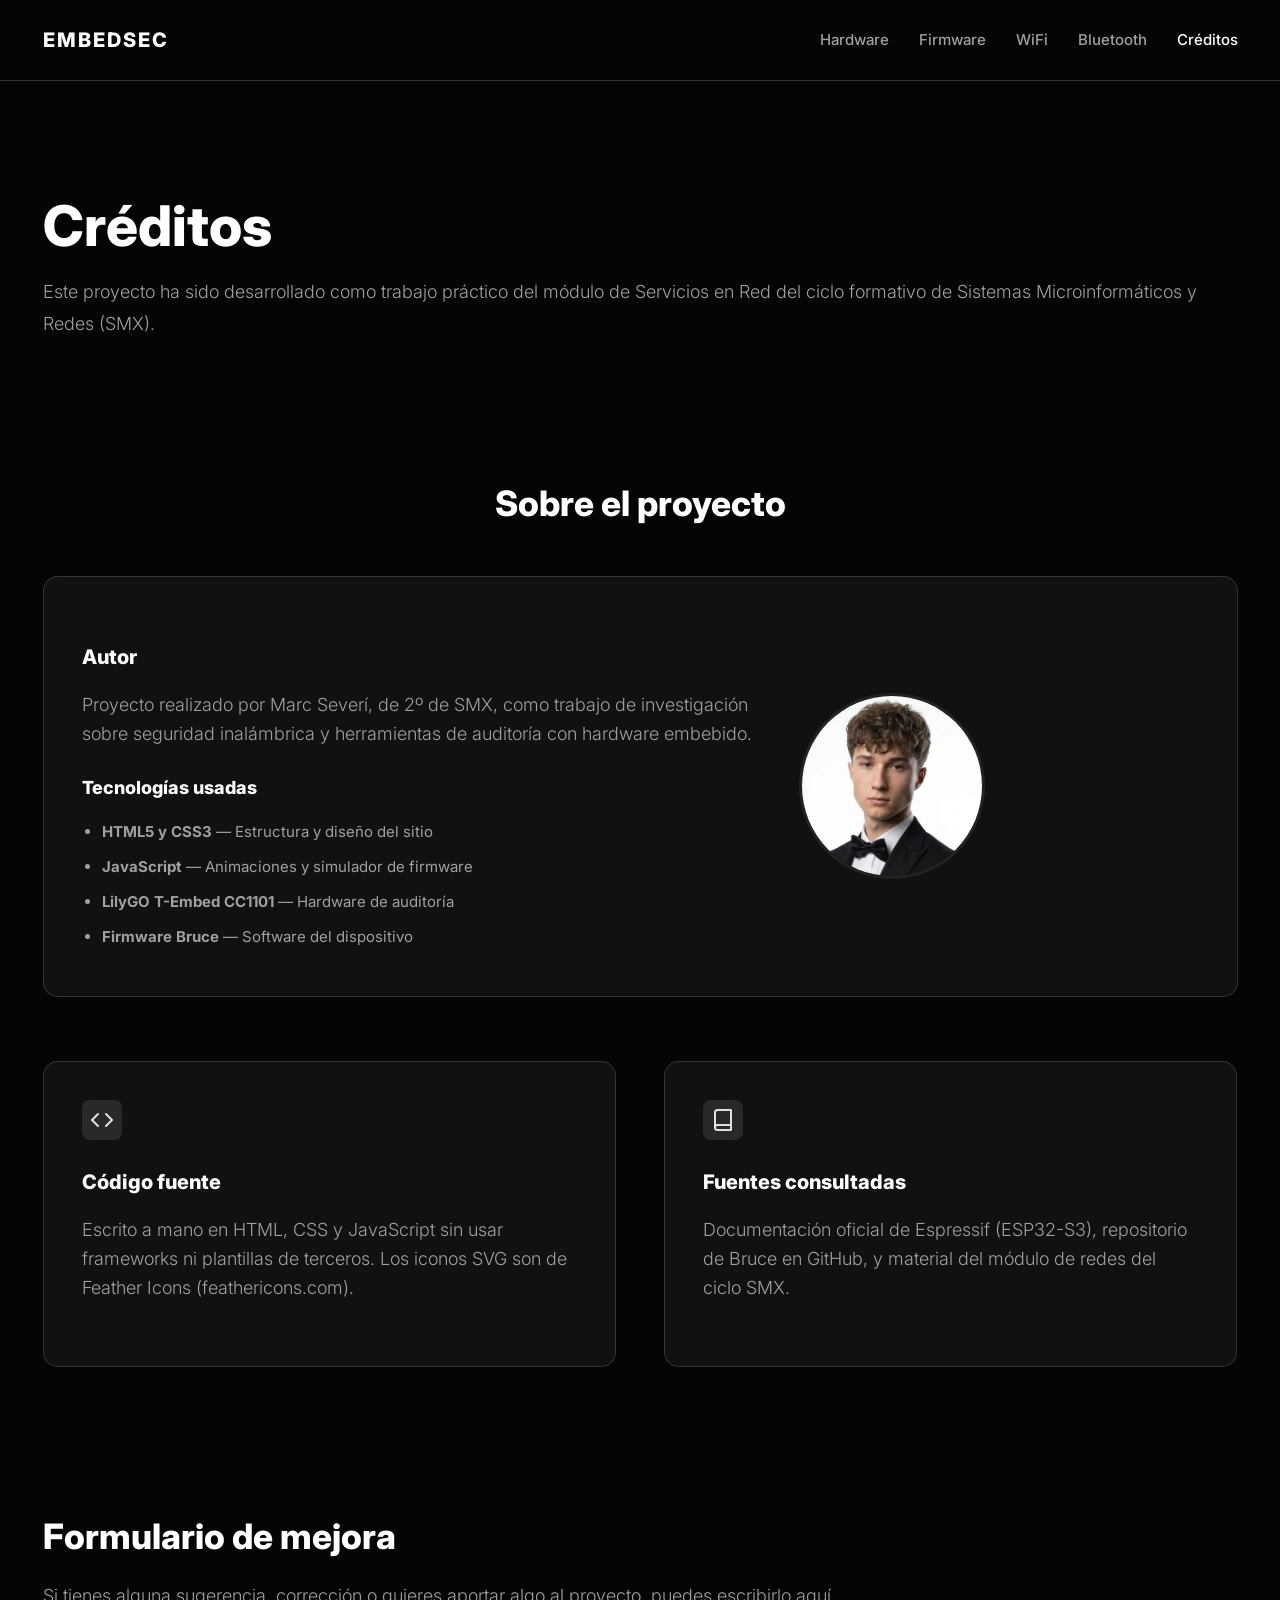
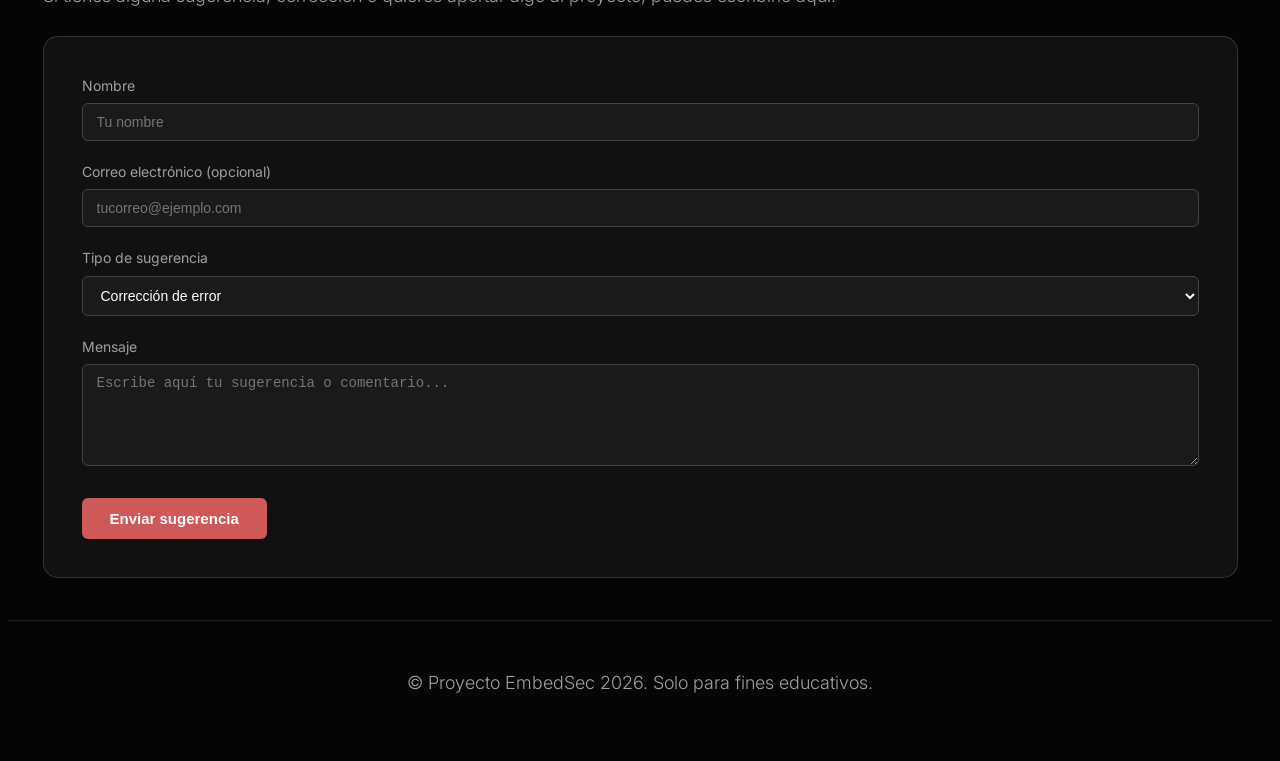
==== html/creditos.html @ 403e5043 "He añadido las dos paginas de la ultima entrega con su correspondiente css (no he creado un js apart" ====
<!DOCTYPE html>
<html lang="es">

<head>
    <meta charset="UTF-8">
    <title>EmbedSec | Créditos</title>
    <!-- ruta relativa a la carpeta css -->
    <link rel="stylesheet" href="../css/estilos.css">
</head>

<body>
    <!-- barra de navegación -->
    <nav class="barra-arriba">
        <div class="caja">
            <a href="index.html" class="logo">EmbedSec</a>
            <div class="enlaces-menu">
                <a href="index.html">Hardware</a>
                <a href="firmware.html">Firmware</a>
                <a href="wiffi.html">WiFi</a>
                <a href="bluetooth.html">Bluetooth</a>
                <a href="creditos.html" class="activo">Créditos</a>
            </div>
        </div>
    </nav>

    <main>
        <!-- encabezado de la página -->
        <section>
            <div class="caja">
                <h1>Créditos</h1>
                <p class="parrafo-grande">
                    Este proyecto ha sido desarrollado como trabajo práctico del módulo de
                    Servicios en Red del ciclo formativo de Sistemas Microinformáticos y Redes (SMX).
                </p>
            </div>
        </section>

        <!-- tarjeta del creador -->
        <section>
            <div class="caja">
                <h2 class="titulo-seccion">Sobre el proyecto</h2>

                <div class="cuadricula-tarjetas seccion-una-columna">
                    <div class="tarjeta-cristal tarjeta-autor">
                        <div class="autor-texto">
                            <h4>Autor</h4>
                            <p>Proyecto realizado por Marc Severí, de 2º de SMX, como trabajo de investigación
                                sobre seguridad inalámbrica y herramientas de auditoría con hardware embebido.</p>

                            <h4 class="subtitulo-tarjeta margen-arriba-20">Tecnologías usadas</h4>
                            <ul class="lista-gris">
                                <li><strong>HTML5 y CSS3</strong> — Estructura y diseño del sitio</li>
                                <li><strong>JavaScript</strong> — Animaciones y simulador de firmware</li>
                                <li><strong>LilyGO T-Embed CC1101</strong> — Hardware de auditoría</li>
                                <li><strong>Firmware Bruce</strong> — Software del dispositivo</li>
                            </ul>
                        </div>
                        <div class="autor-foto-contenedor">
                            <img src="../images/autor.jpg" alt="Foto de Marc Severí" class="foto-autor">
                        </div>
                    </div>
                </div>

                <!-- iconos de herramientas -->
                <div class="cuadricula-tarjetas grid-margen">
                    <div class="tarjeta-cristal">
                        <div class="icono-svg">
                            <!-- icono "code" copiado de https://feathericons.com/, una página que proporciona iconos svg listos -->
                            <svg width="24" height="24" viewBox="0 0 24 24" fill="none" stroke="currentColor"
                                stroke-width="2" stroke-linecap="round" stroke-linejoin="round">
                                <polyline points="16 18 22 12 16 6"></polyline>
                                <polyline points="8 6 2 12 8 18"></polyline>
                            </svg>
                        </div>
                        <h4>Código fuente</h4>
                        <p>Escrito a mano en HTML, CSS y JavaScript sin usar frameworks ni plantillas de terceros.
                            Los iconos SVG son de Feather Icons (feathericons.com).</p>
                    </div>

                    <div class="tarjeta-cristal">
                        <div class="icono-svg">
                            <!-- icono "book" copiado de https://feathericons.com/-->
                            <svg width="24" height="24" viewBox="0 0 24 24" fill="none" stroke="currentColor"
                                stroke-width="2" stroke-linecap="round" stroke-linejoin="round">
                                <path d="M4 19.5A2.5 2.5 0 0 1 6.5 17H20"></path>
                                <path d="M6.5 2H20v20H6.5A2.5 2.5 0 0 1 4 19.5v-15A2.5 2.5 0 0 1 6.5 2z"></path>
                            </svg>
                        </div>
                        <h4>Fuentes consultadas</h4>
                        <p>Documentación oficial de Espressif (ESP32-S3), repositorio de Bruce en GitHub,
                            y material del módulo de redes del ciclo SMX.</p>
                    </div>
                </div>
            </div>
        </section>

        <!-- formulario de sugerencias -->
        <section>
            <div class="caja">
                <h2>Formulario de mejora</h2>
                <p>Si tienes alguna sugerencia, corrección o quieres aportar algo al proyecto, puedes escribirlo aquí.
                </p>

                <div class="tarjeta-cristal">
                    <!-- el formulario no apunta a ningún servidor real, es solo visual -->
                    <form id="formulario-mejora">

                        <div class="campo-formulario">
                            <label for="nombre" class="etiqueta-formulario">
                                Nombre
                            </label>
                            <input type="text" id="nombre" name="nombre" placeholder="Tu nombre"
                                class="entrada-formulario" required>
                        </div>

                        <div class="campo-formulario">
                            <label for="email" class="etiqueta-formulario">
                                Correo electrónico (opcional)
                            </label>
                            <input type="email" id="email" name="email" placeholder="tucorreo@ejemplo.com"
                                class="entrada-formulario">
                        </div>

                        <div class="campo-formulario">
                            <label for="tipo" class="etiqueta-formulario">
                                Tipo de sugerencia
                            </label>
                            <select id="tipo" name="tipo" class="entrada-formulario">
                                <option value="error">Corrección de error</option>
                                <option value="contenido">Añadir contenido</option>
                                <option value="diseno">Mejora de diseño</option>
                                <option value="otro">Otro</option>
                            </select>
                        </div>

                        <div class="campo-mensaje">
                            <label for="mensaje" class="etiqueta-formulario">
                                Mensaje
                            </label>
                            <textarea id="mensaje" name="mensaje" rows="5"
                                placeholder="Escribe aquí tu sugerencia o comentario..."
                                class="entrada-formulario input-area-mensaje" required></textarea>
                        </div>

                        <button type="submit" class="boton-enviar">
                            Enviar sugerencia
                        </button>

                    </form>
                </div>
            </div>
        </section>
    </main>

    <!-- Pie de página -->
    <footer>
        <div class="caja">
            <p>&copy; Proyecto EmbedSec 2026. Solo para fines educativos.</p>
        </div>
    </footer>

    <!-- script del formulario - aprendido de un tutorial de youtube (como es muy corto, no lo he puesto en un archivo aparte)-->
    <script>
        var formulario = document.getElementById('formulario-mejora');

        formulario.addEventListener('submit', function (evento) {
            // evitar que el formulario se envíe de verdad
            evento.preventDefault();

            // mostrar ventana de confirmación
            alert('Mensaje enviado con éxito');

            // limpiar el formulario después de enviar
            formulario.reset();
        });
    </script>
</body>

</html>
---- css/estilos.css ----
/* CSS del proyecto EmbedSec - Colores: negro, gris oscuro, gris claro, blanco */

/* Importar fuente Inter desde Google Fonts (copiado de fonts.google.com) */
@import url('https://fonts.googleapis.com/css2?family=Inter:wght@300;400;600;800&display=swap');

body {
    background-color: #050505;
    color: #ffffff;
    font-family: 'Inter', sans-serif;
    line-height: 1.6;
}

img {
    max-width: 100%;
    height: auto;
}

h1,
h2,
h3,
h4 {
    color: #ffffff;
    font-weight: 800;
    margin-bottom: 15px;
}

h1 {
    font-size: 56px;
    line-height: 1.1;
}

h2 {
    font-size: 35px;
    margin-top: 25px;
}

h3 {
    font-size: 28px;
}

h4 {
    font-size: 20px;
}

p {
    color: #a0a0a0;
    margin-bottom: 25px;
    font-size: 18px;
    font-weight: 300;
}

.caja {
    max-width: 1195px;
    margin: 0 auto;
    padding: 0 30px;
}

main {
    padding-top: 100px;
}

section {
    padding: 42px 0;
    position: relative;
}

/* Navegación */
.barra-arriba {
    position: fixed;
    top: 0;
    left: 0;
    width: 100%;
    padding: 24px 0;
    background: #050505;
    z-index: 1000;
    border-bottom: 1px solid #333333;
    transition: all 0.3s ease;
}

.barra-arriba .caja {
    display: flex;
    justify-content: space-between;
    align-items: center;
}

.logo {
    font-weight: 800;
    font-size: 20px;
    text-transform: uppercase;
    letter-spacing: 2px;
    text-decoration: none;
    color: #ffffff;
}

.enlaces-menu {
    display: flex;
}

.enlaces-menu a {
    text-decoration: none;
    color: #a0a0a0;
    font-size: 15px;
    font-weight: 500;
    transition: color 0.3s ease;
    margin-left: 30px;
}

.enlaces-menu a:first-child {
    margin-left: 0;
}

.enlaces-menu a:hover,
.enlaces-menu a.activo {
    color: #ffffff;
}

/* Tarjetas */
.cuadricula-tarjetas {
    display: flex;
    flex-wrap: wrap;
    margin-top: 32px;
}

.cuadricula-tarjetas>.tarjeta-cristal {
    width: 48%;
    margin-right: 4%;
    margin-bottom: 32px;
}

.cuadricula-tarjetas>.tarjeta-cristal:nth-child(even) {
    margin-right: 0;
}

.tarjeta-cristal {
    background: #111111;
    border: 1px solid rgba(255, 255, 255, 0.15);
    padding: 38px;
    border-radius: 15px;
    transition: all 0.3s ease;
    box-sizing: border-box;
}

.tarjeta-cristal:hover {
    position: relative;
    top: -8px;
    background: #1a1a1a;
    border-color: rgba(255, 255, 255, 0.2);
}

/* Botones */
.boton {
    display: inline-block;
    padding: 16px 40px;
    background: #ffffff;
    color: #050505;
    text-decoration: none;
    font-weight: 600;
    border-radius: 50px;
    font-size: 14px;
    letter-spacing: 1px;
    margin-top: 15px;
}

.boton-github {
    background-color: #24292e;
    color: white;
    border: 1px solid rgba(255, 255, 255, 0.2);
    display: inline-block;
}

.boton-github:hover {
    background-color: #000;
}

/* Imágenes y diagramas */
.caja-diagrama {
    width: 100%;
    margin: 32px 0;
    border-radius: 12px;
    position: relative;
    border: 1px solid rgba(255, 255, 255, 0.15);
    overflow: hidden;
}

.espacio-diagrama {
    width: 100%;
    min-height: 400px;
    background: #151515;
    display: flex;
    flex-direction: column;
    align-items: center;
    justify-content: center;
    color: #a0a0a0;
    padding: 12px 12px;
}

.espacio-diagrama img {
    max-height: 100%;
}

.pie-diagrama {
    padding: 16px;
    background: rgba(0, 0, 0, 0.7);
    font-size: 13px;
    color: #ffffff;
    text-align: center;
}

/* Footer */
footer {
    padding: 30px 0;
    border-top: 1px solid rgba(255, 255, 255, 0.1);
    text-align: center;
    color: #a0a0a0;
    font-size: 14px;
}

/* Portada */
.cuadricula-portada {
    display: flex;
    align-items: center;
}

.cuadricula-portada .texto-portada {
    width: 48%;
    margin-right: 4%;
}

.cuadricula-portada .imagen-portada {
    width: 48%;
}

.imagen-portada {
    display: flex;
    justify-content: center;
}

.imagen-portada img {
    max-height: 500px;
}

/* Clases auxiliares */
.tarjeta-intro {
    max-width: 1100px;
    margin: 0 auto;
}

.grid-dos-columnas {
    display: flex;
    align-items: center;
}

.grid-dos-columnas>div:first-child {
    width: calc(100% - 390px);
    margin-right: 40px;
}

.grid-dos-columnas>div:last-child {
    width: 350px;
}

.titulo-ajustado {
    margin-bottom: 16px;
}

.titulo-seccion {
    text-align: center;
    margin-bottom: 45px;
}

.subtitulo-tarjeta {
    margin-top: 24px;
    font-size: 18px;
}

.parrafo-grande {
    font-size: 18px;
    line-height: 1.8;
}

.parrafo-espaciado {
    font-size: 18px;
    line-height: 1.8;
    margin-top: 24px;
}

.parrafo-margen {
    margin-top: 16px;
}

.parrafo-destacado {
    font-size: 16px;
    font-weight: 600;
    color: #d1d1d1;
    margin-bottom: 32px;
}

.parrafo-legal-small {
    font-size: 13px;
    color: #666;
    margin-top: 32px;
    line-height: 1.5;
}

.lista-intro {
    font-size: 17px;
    line-height: 1.8;
    color: #a0a0a0;
    margin-top: 16px;
    margin-left: 20px;
}

.lista-gris {
    list-style-type: disc;
    list-style-position: outside;
    padding-left: 20px;
    margin: 0;
    line-height: 1.8;
    color: #a0a0a0;
}

.lista-gris li {
    margin-bottom: 8px;
    font-size: 15px;
    color: #a0a0a0;
}

.lista-enlaces {
    list-style: none;
    padding: 0;
    margin: 0;
}

.lista-enlaces li {
    margin-bottom: 12px;
}

.lista-enlaces a {
    color: #a0a0a0;
    text-decoration: none;
    border-bottom: 1px solid rgba(255, 255, 255, 0.1);
    padding-bottom: 2px;
    transition: all 0.2s ease;
}

.lista-enlaces a:hover {
    color: #fff;
    border-bottom-color: #fff;
}

.lista-enlaces a.desactivado {
    color: #555;
    border-bottom-color: transparent;
    cursor: default;
}

.contenedor-imagen {
    display: flex;
    justify-content: center;
    align-items: center;
}

.grid-margen {
    margin-top: 32px;
}

.margen-arriba {
    margin-top: 40px;
}

.texto-portada-grande {
    font-size: 24px;
    max-width: 600px;
}

.parrafo-centrado {
    text-align: center;
    color: #a0a0a0;
}

.parrafo-centrado-offset {
    text-align: center;
    color: #a0a0a0;
    margin-bottom: 32px;
}

.parrafo-instrucciones {
    text-align: center;
    color: #666;
    font-size: 14px;
    margin-top: 10px;
}

.logo-bruce {
    max-width: 250px;
    display: block;
    margin: 0 auto;
}

.contenedor-scroll-horizontal {
    overflow-x: auto;
}

.seccion-una-columna .tarjeta-cristal {
    display: block;
    width: 100%;
    margin-right: 0;
}

/*============================================*/
/* --- PAGINA FIRMWARE, ENTREGA 2 --- */
/*============================================*/

/* Iconos SVG */
.icono-svg {
    display: flex;
    align-items: center;
    justify-content: center;
    width: 40px;
    height: 40px;
    background: rgba(255, 255, 255, 0.1);
    border-radius: 8px;
    margin-bottom: 16px;
    color: #e0e0e0;
}

.nota-requisito {
    font-size: 12px;
    color: #666;
    margin-top: 12px;
    font-style: italic;
    border-top: 1px solid rgba(255, 255, 255, 0.1);
    padding-top: 8px;
}

/* Tabla comparativa */
.tabla-comparativa {
    width: 100%;
    border-collapse: collapse;
    margin-top: 16px;
    font-size: 14px;
}

.tabla-comparativa th {
    text-align: left;
    padding: 12px;
    border-bottom: 1px solid rgba(255, 255, 255, 0.1);
    color: #fff;
    font-weight: 600;
}

.tabla-comparativa td {
    padding: 12px;
    border-bottom: 1px solid rgba(255, 255, 255, 0.03);
    color: #a0a0a0;
}

.tabla-comparativa tr:last-child td {
    border-bottom: none;
}

/* Sección legal */
.borde-atencion {
    border-left: 3px solid #8f2626;
    background: rgba(20, 5, 5, 0.4);
}

.cabecera-atencion {
    display: flex;
    align-items: center;
    margin-bottom: 24px;
}

.cabecera-atencion .icono-svg {
    background: #2a1111;
    /* Color rojizo oscuro sólido */
    color: #cf5858;
    margin-bottom: 0;
    margin-right: 16px;
}

.cabecera-atencion h2 {
    margin: 0;
    font-size: 24px;
    color: #e0e0e0;
}

.contenido-legal {
    padding-left: 56px;
}

/* --- SIMULADOR FIRMWARE --- */

.simulador-contenedor {
    display: flex;
    justify-content: center;
    margin-top: 32px;
    margin-bottom: 32px;
    flex-direction: column;
    /* Para apilar elementos uno debajo del otro */
    align-items: center;
}

.dispositivo-real {
    position: relative;
    display: inline-block;
    max-width: 600px;
}

.imagen-fondo-tembed {
    display: block;
    max-width: 100%;
    height: auto;
    filter: brightness(0.9);
    /* Para oscurecer un poco la imagen de fondo */
}

.pantalla-bruce.pantalla-superpuesta {
    position: absolute;
    top: 28%;
    left: 21.5%;
    width: 40%;
    height: 47%;
    background-color: black;
    color: #E050E0;
    font-family: 'Courier New', Courier, monospace;
    display: flex;
    flex-direction: column;
    overflow: hidden;
    z-index: 10;
    border: none;
    padding: 0;
}

.pantalla-bruce .barra-estado {
    display: flex;
    justify-content: space-between;
    align-items: center;
    padding: 2px 4px;
    font-size: 10px;
    height: 14px;
}

.barra-estado .bateria {
    color: #00FF00;
}

.texto-negrita {
    font-weight: bold;
}

.pantalla-bruce .menu-lista {
    display: flex;
    flex-direction: column;
    align-items: center;
    width: 100%;
}

.menu-caja {
    width: 85%;
    border: 1px solid #E050E0;
    border-radius: 4px;
    padding: 4px 2px;
    background: black;
    display: flex;
    flex-direction: column;
    justify-content: flex-start;
    height: auto;
}

.menu-caja .opcion {
    margin-bottom: 1px;
}

.menu-caja .opcion:last-child {
    margin-bottom: 0;
}

.opcion {
    font-size: 11px;
    line-height: 1.2;
    padding: 2px 4px;
    color: #E050E0;
    display: flex;
    align-items: center;
    min-height: 16px;
    border-radius: 2px;
    cursor: default;
    background: transparent;
}

.opcion.activa {
    font-weight: bold;
}

.pantalla-bruce .pie-pantalla {
    font-size: 10px;
    text-align: center;
    padding-bottom: 2px;
    padding-top: 2px;
    color: #999;
}

.zona-click {
    position: absolute;
    cursor: pointer;
    z-index: 20;
    border-radius: 50%;
}

.zona-arriba {
    top: 32%;
    right: 15%;
    width: 10%;
    height: 10%;
}

.zona-abajo {
    top: 62%;
    right: 15%;
    width: 10%;
    height: 10%;
}

.zona-centro {
    top: 43%;
    right: 15%;
    width: 10%;
    height: 14%;
    border-radius: 10%;
}

.zona-click:hover {
    background: rgba(69, 47, 77, 0.1);
}

.menu-carrusel {
    display: flex;
    flex-direction: column;
    align-items: center;
    justify-content: center;
    height: 100%;
    width: 100%;
}

.flecha-nav {
    position: absolute;
    top: 50%;
    margin-top: -8px;
    /* La mitad de la altura (16px / 2) */
    width: 16px;
    height: 16px;
    display: flex;
    align-items: center;
    justify-content: center;
}

.flecha-nav svg {
    width: 100%;
    height: 100%;
    display: block;
}

.flecha-nav.izq {
    left: 6px;
}

.flecha-nav.der {
    right: 6px;
}

.icono-grande {
    width: 64px;
    height: 64px;
    display: flex;
    align-items: center;
    justify-content: center;
    margin-bottom: 5px;
}

.icono-grande svg {
    width: 100%;
    height: 100%;
}

.titulo-icono {
    font-size: 14px;
    font-weight: bold;
    text-transform: uppercase;
    letter-spacing: 1px;
    font-family: 'Courier New', Courier, monospace;
}

.oculto {
    display: none !important;
}

.pantalla-terminal {
    width: 100%;
    height: 100%;
    display: flex;
    flex-direction: column;
    padding: 2px 4px;
    text-align: left;
    overflow: hidden;
}

.terminal-header {
    border-bottom: 1px dashed #E050E0;
    margin-bottom: 2px;
    font-weight: bold;
    text-align: center;
    font-size: 11px;
    padding-bottom: 2px;
}

.terminal-log {
    height: calc(100% - 30px);
    /* 100% menos header y márgenes */
    overflow-y: hidden;
    display: flex;
    flex-direction: column;
    justify-content: flex-start;
    font-size: 9px;
    line-height: 1.1;
}

.terminal-log>div {
    margin-bottom: 1px;
}

/*============================================*/
/* --- PAGINA WIFI, ENTREGA 3 ---             */
/*============================================*/

.diagrama-contenedor-flex {
    display: flex;
    align-items: flex-start;
    justify-content: center;
    padding: 30px;
    width: 100%;
    box-sizing: border-box;
}

.diagrama-caja {
    background: #1a1a1a;
    border: 1px solid #444;
    border-radius: 8px;
    padding: 20px;
    text-align: center;
    min-width: 120px;
}

.diagrama-flecha {
    flex: 1;
    position: relative;
    height: 80px;
    min-width: 100px;
    margin: 0 10px;
}

.diagrama-linea {
    border-top: 2px dashed #8f2626;
    position: absolute;
    width: 100%;
    top: 50%;
}

.diagrama-punta {
    position: absolute;
    right: -4px;
    top: 58%;
    transform: translateY(-60%);
    color: #8f2626;
    font-size: 18px;
}

.diagrama-paquete {
    position: absolute;
    width: 12px;
    height: 12px;
    background: #cf5858;
    border-radius: 50%;
    top: 50%;
    transform: translateY(-50%);
    left: 0;
}

.diagrama-texto-flecha {
    position: absolute;
    width: 100%;
    text-align: center;
    top: -22px;
    color: #cf5858;
    font-size: 11px;
    margin: 0;
}

.diagrama-titulo {
    color: #fff;
    font-weight: bold;
    margin: 0;
}

.diagrama-subtitulo {
    color: #a0a0a0;
    font-size: 12px;
    margin: 5px 0 0 0;
}

.diagrama-etiqueta {
    color: #a0a0a0;
    font-size: 11px;
    margin: 3px 0 0 0;
}

.diagrama-etiqueta-gris {
    color: #555;
    font-size: 11px;
    margin: 3px 0 0 0;
}

.diagrama-columna {
    display: flex;
    flex-direction: column;
    align-items: center;
}

.diagrama-linea-vertical {
    border-left: 2px dashed #555;
    height: 35px;
    margin: 4px 0;
}

.diagrama-texto-centrado {
    text-align: center;
}

.diagrama-titulo-router {
    color: #fff;
    font-weight: bold;
    margin: 6px 0 0 0;
    font-size: 13px;
}

/*================================================*/
/* --- PAGINA BLUETOOTH y CREDITOS, ENTREGA 4 --- */
/*================================================*/

.contenedor-imagen {
    display: flex;
    justify-content: center;
    align-items: center;
}

.seccion-una-columna .tarjeta-autor {
    display: flex;
    align-items: center;
    gap: 40px;
}

.autor-texto {
    width: 60%;
}

.autor-foto-contenedor {
    width: 200px;
    display: flex;
    align-items: center;
    justify-content: center;
}

.foto-autor {
    width: 180px;
    height: 180px;
    border-radius: 50%;
    object-fit: cover;
    object-position: top;
    border: 3px solid #222222;
}

.nota-requisito {
    font-size: 12px;
    color: #666;
    margin-top: 12px;
    font-style: italic;
    border-top: 1px solid #222222;
    padding-top: 8px;
}

/* Tabla comparativa */
.tabla-comparativa {
    width: 100%;
    border-collapse: collapse;
    margin-top: 16px;
    font-size: 14px;
}

.tabla-comparativa th {
    text-align: left;
    padding: 12px;
    border-bottom: 1px solid #222222;
    color: #fff;
    font-weight: 600;
}

.tabla-comparativa td {
    padding: 12px;
    border-bottom: 1px solid #1a1a1a;
    color: #a0a0a0;
}

.tabla-comparativa tr:last-child td {
    border-bottom: none;
}

/* Sección legal */
.borde-atencion {
    border-left: 3px solid #8f2626;
    background: #1a0a0a;
}

.cabecera-atencion {
    display: flex;
    align-items: center;
    margin-bottom: 24px;
}

.cabecera-atencion .icono-svg {
    background: #2a1111;
    color: #cf5858;
    margin-bottom: 0;
    margin-right: 16px;
}

.cabecera-atencion h2 {
    margin: 0;
    font-size: 24px;
    color: #e0e0e0;
}

.contenido-legal {
    padding-left: 56px;
}

/* --- CLASES PARA EL FORMULARIO DE CREDITOS --- */
.margen-arriba-20 {
    margin-top: 20px;
}

.campo-formulario {
    margin-bottom: 20px;
}

.etiqueta-formulario {
    display: block;
    color: #a0a0a0;
    font-size: 14px;
    margin-bottom: 6px;
}

.entrada-formulario {
    width: 100%;
    padding: 10px 14px;
    background: #1a1a1a;
    border: 1px solid #444;
    border-radius: 6px;
    color: #fff;
    font-size: 14px;
    box-sizing: border-box;
}

.entrada-formulario:focus {
    border-color: #cf5858;
    outline: none;
}

.campo-mensaje {
    margin-bottom: 24px;
}

.input-area-mensaje {
    resize: vertical;
}

.boton-enviar {
    background: #cf5858;
    color: #fff;
    border: none;
    border-radius: 6px;
    padding: 12px 28px;
    font-size: 15px;
    font-weight: bold;
    cursor: pointer;
}

.boton-enviar:hover {
    background: #b54949;
}

.boton-enviar:active {
    transform: scale(0.98);
}
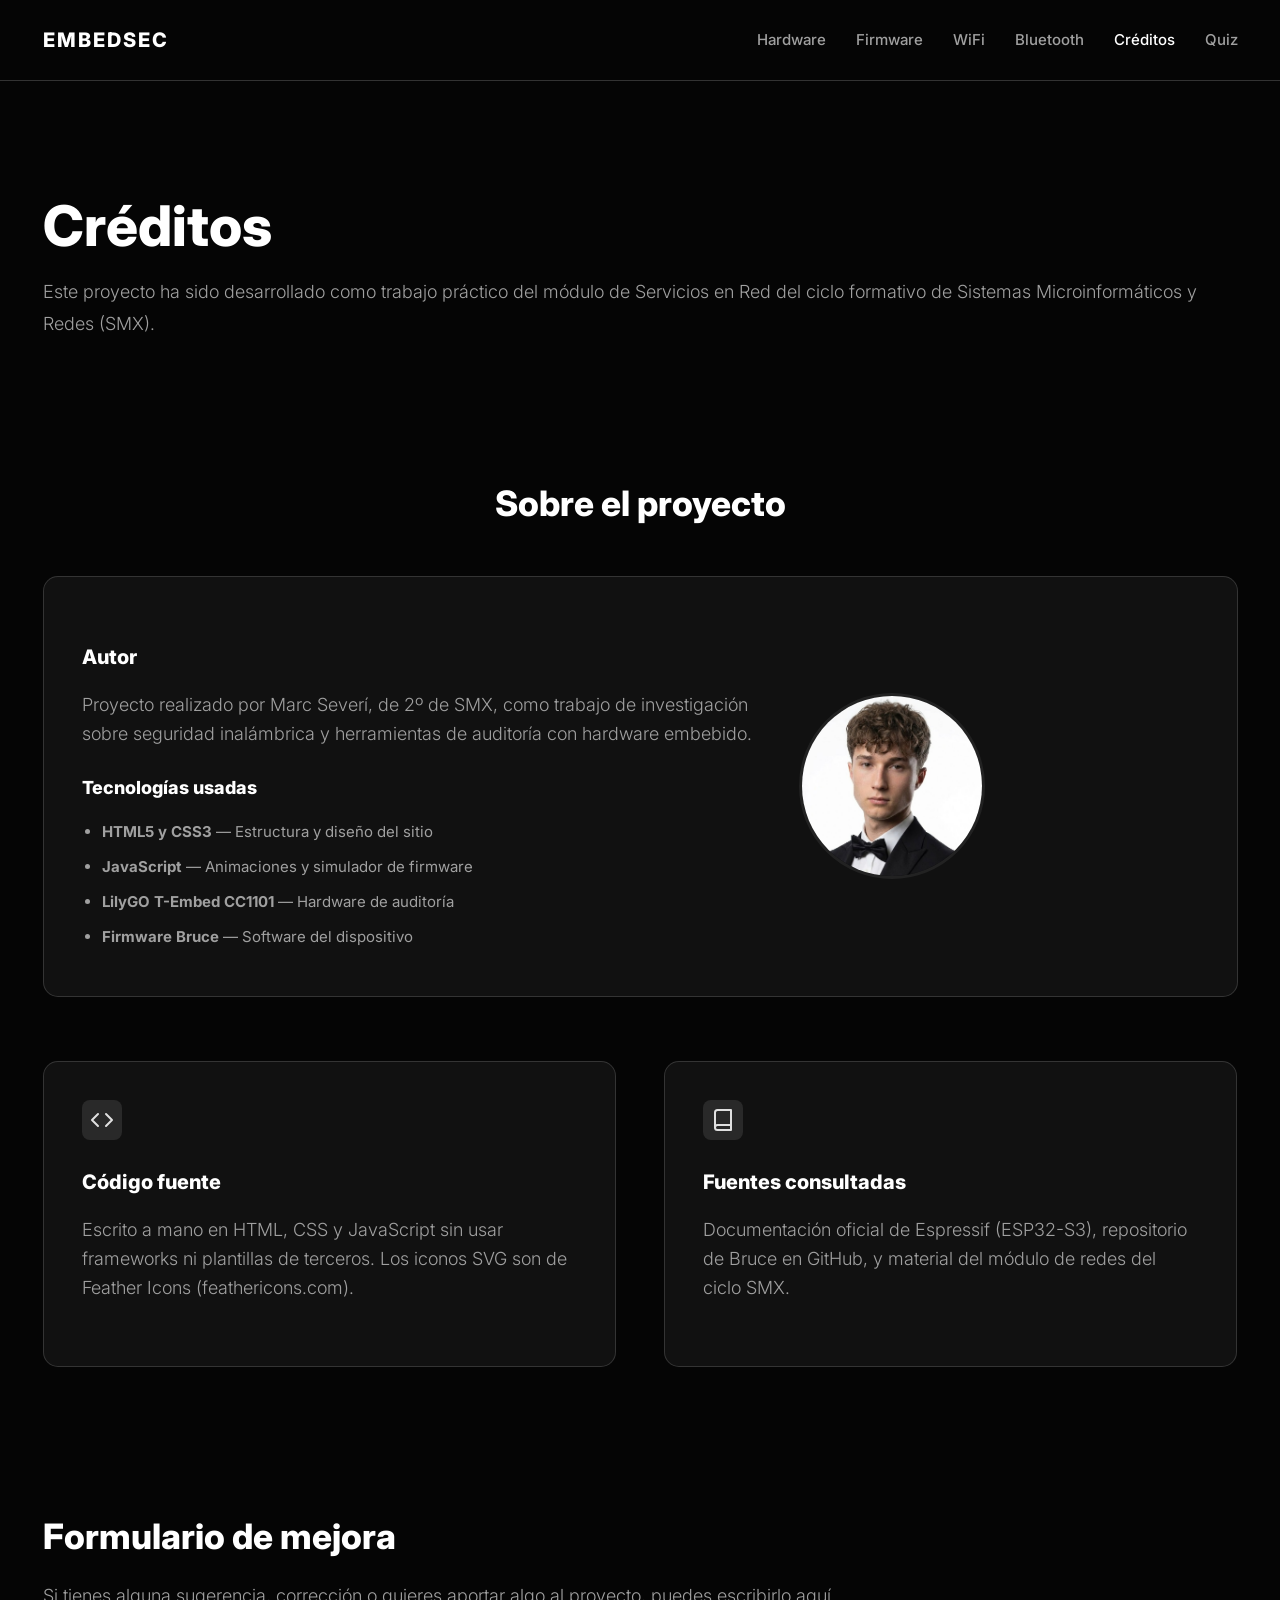
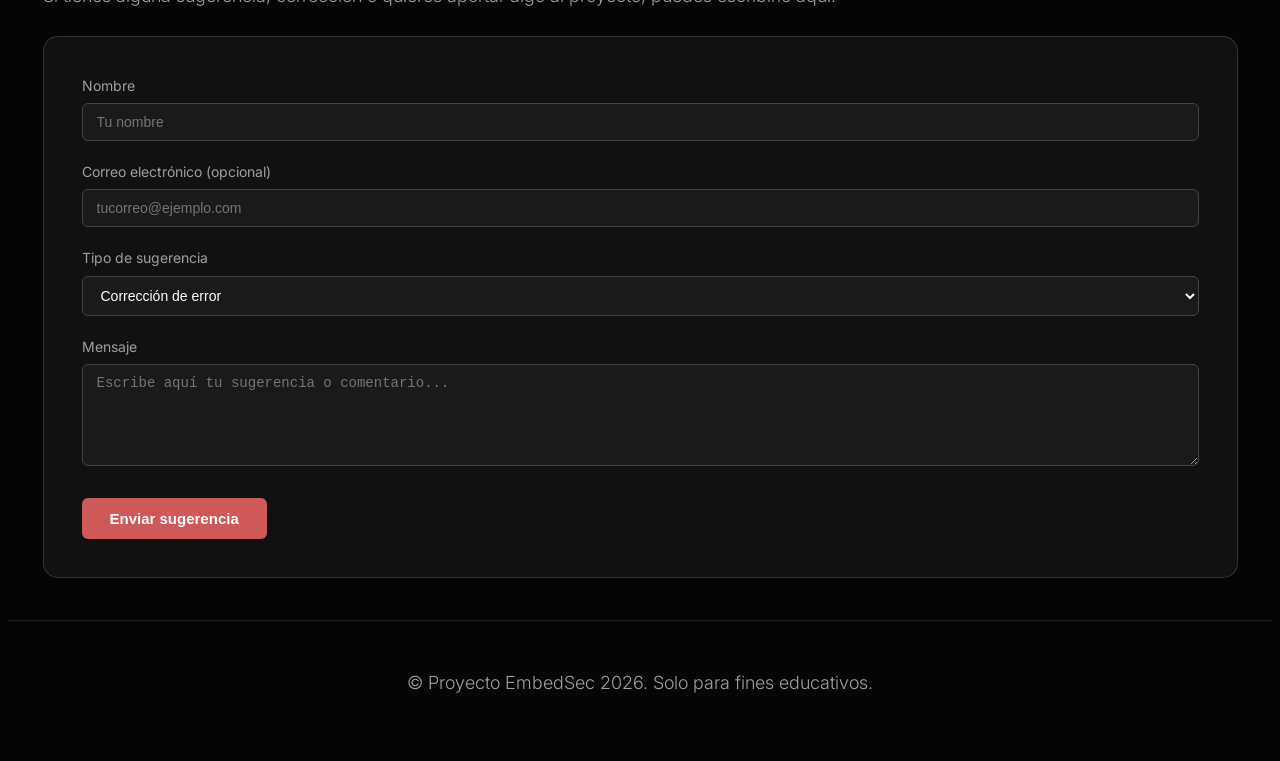
==== commit 3209f10c: "En este ultimo merge he realizado la extensión final del proyecto, dotando a la web de un quiz para " ====
--- a/html/creditos.html
+++ b/html/creditos.html
@@ -12,13 +12,14 @@
     <!-- barra de navegación -->
     <nav class="barra-arriba">
         <div class="caja">
-            <a href="index.html" class="logo">EmbedSec</a>
+            <a href="Index-y-Hardware.html" class="logo">EmbedSec</a>
             <div class="enlaces-menu">
-                <a href="index.html">Hardware</a>
+                <a href="Index-y-Hardware.html">Hardware</a>
                 <a href="firmware.html">Firmware</a>
                 <a href="wiffi.html">WiFi</a>
                 <a href="bluetooth.html">Bluetooth</a>
                 <a href="creditos.html" class="activo">Créditos</a>
+                <a href="quiz.html">Quiz</a>
             </div>
         </div>
     </nav>
@@ -139,7 +140,7 @@
                             </label>
                             <textarea id="mensaje" name="mensaje" rows="5"
                                 placeholder="Escribe aquí tu sugerencia o comentario..."
-                                class="entrada-formulario input-area-mensaje" required></textarea>
+                                class="entrada-formulario" required></textarea>
                         </div>
 
                         <button type="submit" class="boton-enviar">
@@ -168,7 +169,7 @@
             evento.preventDefault();
 
             // mostrar ventana de confirmación
-            alert('Mensaje enviado con éxito');
+            alert('Mensaje enviado con éxito, y gracias por este trimestre :)');
 
             // limpiar el formulario después de enviar
             formulario.reset();
--- a/css/estilos.css
+++ b/css/estilos.css
@@ -979,10 +979,6 @@
     margin-bottom: 24px;
 }
 
-.input-area-mensaje {
-    resize: vertical;
-}
-
 .boton-enviar {
     background: #cf5858;
     color: #fff;
@@ -1000,4 +996,79 @@
 
 .boton-enviar:active {
     transform: scale(0.98);
-}+}
+
+/*================================================*/
+/* --- PAGINA QUIZ, ENTREGA EXTRA --- */
+/*================================================*/
+
+.texto-pregunta-quiz {
+    font-size: 20px;
+    color: #e0e0e0;
+    font-weight: bold;
+    margin-bottom: 24px;
+}
+
+.opciones-quiz {
+    display: flex;
+    flex-direction: column;
+    gap: 10px;
+    margin-bottom: 20px;
+}
+
+.opcion-quiz {
+    background: #1a1a1a;
+    border: 1px solid #333;
+    border-radius: 6px;
+    padding: 12px 16px;
+    color: #a0a0a0;
+    font-size: 15px;
+    cursor: pointer;
+    text-align: left;
+    font-family: inherit;
+}
+
+.opcion-quiz:hover {
+    border-color: #cf5858;
+    color: #fff;
+}
+
+/* color verde cuando la opción es correcta */
+.opcion-correcta {
+    background: #0a2a0a;
+    border-color: #4caf50 !important; /* el !important se usa para sobreescribir el borde por defecto, ya lo aprendí en entregas anteriores */
+    color: #4caf50 !important;
+}
+
+/* color rojo cuando la opción es incorrecta */
+.opcion-incorrecta {
+    background: #2a0a0a;
+    border-color: #cf5858 !important;
+    color: #cf5858 !important;
+}
+
+.feedback-quiz {
+    padding: 10px 16px;
+    border-radius: 6px;
+    font-size: 14px;
+    margin-top: 8px;
+}
+
+.feedback-correcto {
+    background: #0a2a0a;
+    color: #4caf50;
+    border: 1px solid #4caf50;
+}
+
+.feedback-incorrecto {
+    background: #2a0a0a;
+    color: #cf5858;
+    border: 1px solid #8f2626;
+}
+
+.texto-resultado-quiz {
+    font-size: 24px;
+    color: #e0e0e0;
+    font-weight: bold;
+    margin-bottom: 16px;
+}
